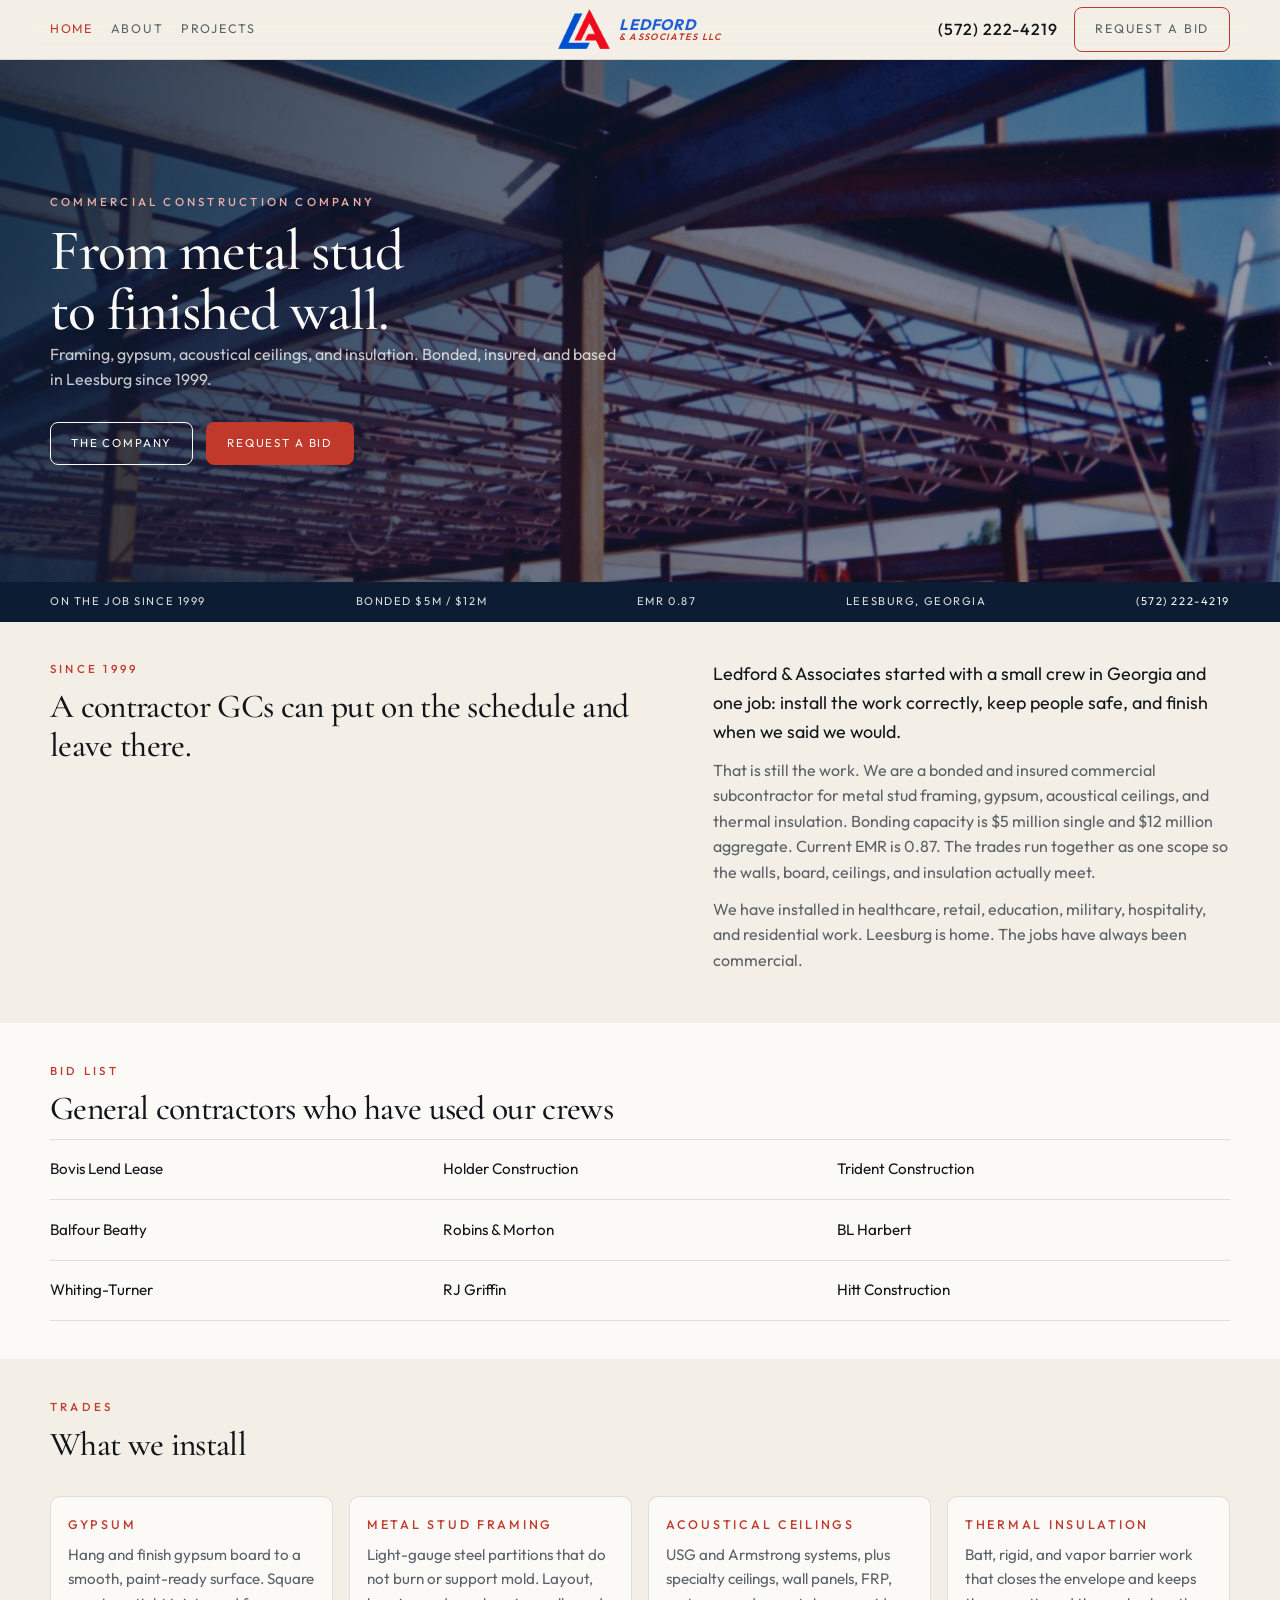
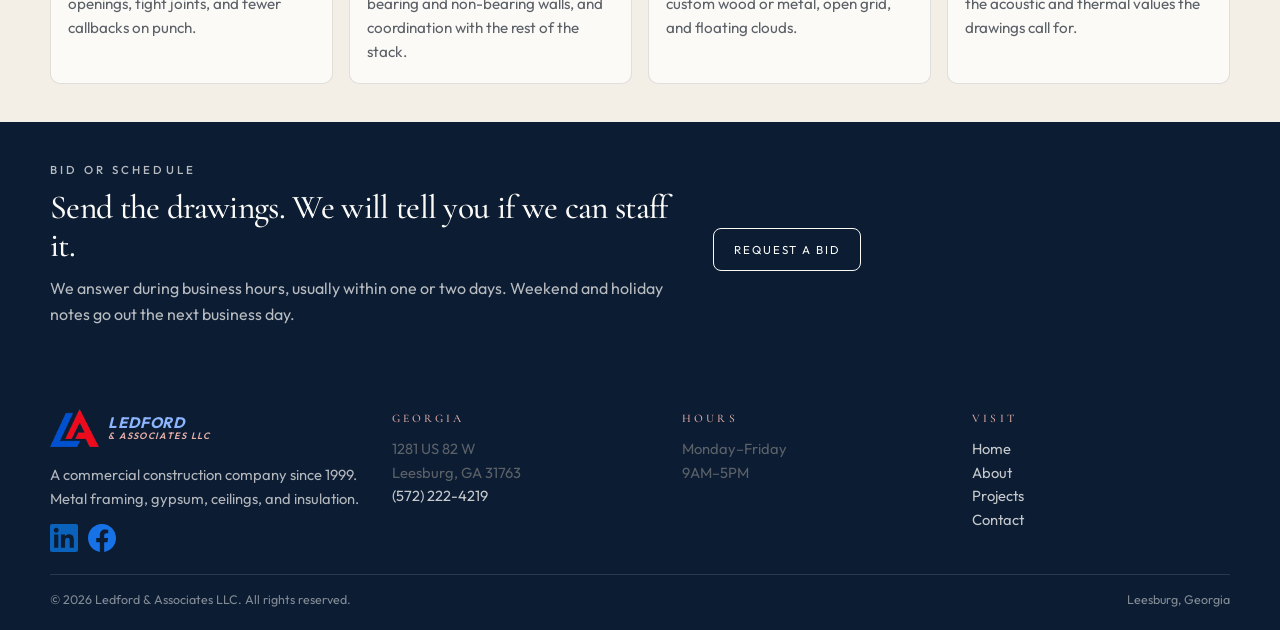
==== index.html @ d0fca141 "Publish Ledford & Associates LLC site Static commercial construction site ready for GitHub Pages, wi" ====
<!DOCTYPE html>
<html lang="en">
<head>
  <meta charset="utf-8" />
  <meta name="viewport" content="width=device-width, initial-scale=1, viewport-fit=cover" />
  <title>Ledford &amp; Associates LLC | Commercial construction company since 1999</title>
  <meta name="description" content="A commercial construction company since 1999. Metal stud framing, gypsum, acoustical ceilings, and thermal insulation." />
  <link rel="icon" type="image/png" href="images/icon.png?v=2" />
  <link rel="apple-touch-icon" href="images/apple-touch-icon.png" />
  <meta property="og:title" content="Ledford &amp; Associates LLC | Commercial construction company since 1999" />
  <meta property="og:description" content="A commercial construction company since 1999. Metal stud framing, gypsum, acoustical ceilings, and thermal insulation." />
  <meta property="og:image" content="images/icon.png?v=2" />
  <link rel="preconnect" href="https://fonts.googleapis.com" />
  <link rel="preconnect" href="https://fonts.gstatic.com" crossorigin />
  <link href="https://fonts.googleapis.com/css2?family=Cormorant+Garamond:ital,wght@0,500;0,600;1,500&family=Outfit:wght@300;400;500;600&display=swap" rel="stylesheet" />
  <link rel="stylesheet" href="styles.css" />
</head>
<body>

<header class="site-header">
  <div class="wrap header-inner">
    <nav class="nav nav-left" aria-label="Primary">
      <a href="index.html" aria-current="page">Home</a>
      <a href="about.html">About</a>
      <a href="projects.html">Projects</a>
    </nav>
    <a class="logo" href="index.html" aria-label="Ledford &amp; Associates home">
      <img class="mark" src="images/icon.png?v=2" alt="" />
      <span class="logo-text"><strong>Ledford</strong><em>&amp; Associates LLC</em></span>
    </a>
    <div class="header-tools">
      <a class="header-phone" href="tel:+15722224219">(572) 222-4219</a>
      <nav class="nav nav-right">
        <a class="cta" href="contact.html">Request a bid</a>
      </nav>
      <button class="menu-btn" type="button" aria-label="Open menu" aria-expanded="false"><span></span><span></span><span></span></button>
    </div>
  </div>
</header>

<main>
  <section class="hero">
    <div class="wrap">
      <p class="eyebrow">Commercial construction company</p>
      <h1>From metal stud to finished wall.</h1>
      <p>Framing, gypsum, acoustical ceilings, and insulation. Bonded, insured, and based in Leesburg since 1999.</p>
      <div style="display:flex;gap:.8rem;flex-wrap:wrap;margin-top:1.8rem">
        <a class="cta light" href="about.html">The company</a>
        <a class="cta solid" href="contact.html">Request a bid</a>
      </div>
    </div>
  </section>
  <section class="trust">
    <div class="wrap">
      <span>On the job since 1999</span>
      <span>Bonded $5M / $12M</span>
      <span>EMR 0.87</span>
      <span>Leesburg, Georgia</span>
      <a href="tel:+15722224219">(572) 222-4219</a>
    </div>
  </section>

  <section class="section">
    <div class="wrap split">
      <div>
        <p class="eyebrow">Since 1999</p>
        <h2>A contractor GCs can put on the schedule and leave there.</h2>
      </div>
      <div>
        <p class="lead">Ledford &amp; Associates started with a small crew in Georgia and one job: install the work correctly, keep people safe, and finish when we said we would.</p>
        <p>That is still the work. We are a bonded and insured commercial subcontractor for metal stud framing, gypsum, acoustical ceilings, and thermal insulation. Bonding capacity is $5 million single and $12 million aggregate. Current EMR is 0.87. The trades run together as one scope so the walls, board, ceilings, and insulation actually meet.</p>
        <p>We have installed in healthcare, retail, education, military, hospitality, and residential work. Leesburg is home. The jobs have always been commercial.</p>
      </div>
    </div>
  </section>

  <section class="section alt">
    <div class="wrap">
      <p class="eyebrow">Bid list</p>
      <h2>General contractors who have used our crews</h2>
      <ul class="names">
        <li>Bovis Lend Lease</li>
        <li>Holder Construction</li>
        <li>Trident Construction</li>
        <li>Balfour Beatty</li>
        <li>Robins &amp; Morton</li>
        <li>BL Harbert</li>
        <li>Whiting-Turner</li>
        <li>RJ Griffin</li>
        <li>Hitt Construction</li>
      </ul>
    </div>
  </section>

  <section class="section">
    <div class="wrap">
      <p class="eyebrow">Trades</p>
      <h2>What we install</h2>
      <div class="grid-4" style="margin-top:2rem">
        <article class="card">
          <h3>Gypsum</h3>
          <p>Hang and finish gypsum board to a smooth, paint-ready surface. Square openings, tight joints, and fewer callbacks on punch.</p>
        </article>
        <article class="card">
          <h3>Metal stud framing</h3>
          <p>Light-gauge steel partitions that do not burn or support mold. Layout, bearing and non-bearing walls, and coordination with the rest of the stack.</p>
        </article>
        <article class="card">
          <h3>Acoustical ceilings</h3>
          <p>USG and Armstrong systems, plus specialty ceilings, wall panels, FRP, custom wood or metal, open grid, and floating clouds.</p>
        </article>
        <article class="card">
          <h3>Thermal insulation</h3>
          <p>Batt, rigid, and vapor barrier work that closes the envelope and keeps the acoustic and thermal values the drawings call for.</p>
        </article>
      </div>
    </div>
  </section>

  <section class="section navy">
    <div class="wrap split">
      <div>
        <p class="eyebrow">Bid or schedule</p>
        <h2 style="color:#fbfaf7">Send the drawings. We will tell you if we can staff it.</h2>
        <p>We answer during business hours, usually within one or two days. Weekend and holiday notes go out the next business day.</p>
      </div>
      <div style="align-self:center">
        <a class="cta light" href="contact.html">Request a bid</a>
      </div>
    </div>
  </section>
</main>

<footer class="site-footer">
  <div class="wrap foot-grid">
    <div>
      <a class="logo" href="index.html"><img class="mark" src="images/icon.png?v=2" alt="" /><span class="logo-text"><strong>Ledford</strong><em>&amp; Associates LLC</em></span></a>
      <p style="margin-top:1rem;color:rgba(251,250,247,.7)">A commercial construction company since 1999. Metal framing, gypsum, ceilings, and insulation.</p>
      <p class="footer-social"><a class="li-mark" href="https://www.linkedin.com/company/ledford-associates-llc/" target="_blank" rel="noopener noreferrer" aria-label="Ledford &amp; Associates on LinkedIn"><img src="images/linkedin.svg" width="28" height="28" alt="" /></a><a class="li-mark" href="https://www.facebook.com/share/1YXuvFNRWJ/" target="_blank" rel="noopener noreferrer" aria-label="Ledford &amp; Associates on Facebook"><img src="images/facebook.svg" width="28" height="28" alt="" /></a></p>
    </div>
    <div>
      <h3 class="eyebrow" style="color:#e8b0a8">Georgia</h3>
      <p>1281 US 82 W<br>Leesburg, GA 31763<br><a href="tel:+15722224219">(572) 222-4219</a></p>
    </div>
    <div>
      <h3 class="eyebrow" style="color:#e8b0a8">Hours</h3>
      <p>Monday–Friday<br>9AM–5PM</p>
    </div>
    <div>
      <h3 class="eyebrow" style="color:#e8b0a8">Visit</h3>
      <p><a href="index.html">Home</a><br><a href="about.html">About</a><br><a href="projects.html">Projects</a><br><a href="contact.html">Contact</a></p>
    </div>
  </div>
  <div class="wrap legal">
    <span>© 2026 Ledford &amp; Associates LLC. All rights reserved.</span>
    <span>Leesburg, Georgia</span>
  </div>
</footer>
<script src="site.js"></script>
</body>
</html>
---- styles.css ----
/* Ledford & Associates — 2026 rebuild */
:root {
  --navy: #0b1c33;
  --navy-2: #142848;
  --red: #c0392b;
  --red-d: #9c2d22;
  --paper: #f3efe6;
  --paper-2: #e8e2d6;
  --ink: #12151a;
  --muted: #5c6168;
  --white: #fbfaf7;
  --line: rgba(18,21,26,.12);
  --shadow: 0 24px 60px rgba(11,28,51,.18);
  --serif: "Cormorant Garamond", "Palatino Linotype", Palatino, serif;
  --sans: "Outfit", "Avenir Next", "Segoe UI", sans-serif;
}
*, *::before, *::after { box-sizing: border-box; }
html { scroll-behavior: smooth; overflow-x: clip; }
html, body { margin: 0; padding: 0; }
body { padding-left: env(safe-area-inset-left); padding-right: env(safe-area-inset-right); }
body {
  font-family: var(--sans);
  color: var(--ink);
  background: var(--paper);
  line-height: 1.6;
  font-weight: 400;
  -webkit-font-smoothing: antialiased;
}
img { max-width: 100%; display: block; }
a { color: inherit; text-decoration: none; }
button, input, textarea, select { font: inherit; }
.wrap { width: min(1180px, calc(100% - 40px)); margin-inline: auto; }
.eyebrow {
  font-size: .72rem;
  letter-spacing: .28em;
  text-transform: uppercase;
  color: var(--red);
  font-weight: 500;
  margin: 0 0 .6rem;
}
h1, h2, h3, .serif { font-family: var(--serif); font-weight: 500; letter-spacing: -0.02em; }
h1 { font-size: clamp(2.2rem, 5.5vw, 3.6rem); line-height: 1.05; margin: 0; }
h2 { font-size: clamp(1.45rem, 3vw, 2.1rem); line-height: 1.15; margin: 0 0 .65rem; }
h3 { font-size: 1.5rem; margin: 0 0 .5rem; }
p { margin: 0 0 .7rem; color: var(--muted); }
.lead { font-size: 1.12rem; color: var(--ink); max-width: 42rem; }

/* Header */
.site-header {
  position: sticky; top: 0; z-index: 40;
  background: color-mix(in srgb, var(--paper) 88%, transparent);
  backdrop-filter: blur(16px);
  border-bottom: 1px solid var(--line);
  padding-top: env(safe-area-inset-top);
}
.header-inner {
  display: grid;
  grid-template-columns: 1fr auto 1fr;
  align-items: center;
  padding: .45rem 0;
  gap: 1rem;
}
.header-tools {
  justify-self: end;
  display: flex;
  align-items: center;
  gap: 1rem;
}
.logo { justify-self: center; display: flex; align-items: center; gap: .55rem; color: inherit; }
.logo .mark { height: 40px; width: auto; display: block; background: none; border: 0; }
.logo-text { display: flex; flex-direction: column; line-height: 1.05; }
.logo-text strong {
  font-family: var(--sans);
  font-style: italic;
  font-weight: 700;
  font-size: .95rem;
  letter-spacing: .06em;
  text-transform: uppercase;
  color: #1e5fd6;
}
.logo-text em {
  font-style: italic;
  font-size: .58rem;
  letter-spacing: .14em;
  text-transform: uppercase;
  font-weight: 600;
  color: var(--red);
}
.nav-left, .nav-right { display: flex; align-items: center; gap: 1.1rem; }
.nav-right { justify-self: end; }
.header-phone {
  color: var(--ink);
  font-weight: 500;
  letter-spacing: .06em;
  white-space: nowrap;
}
.header-phone:hover { color: var(--red); }
.trust {
  background: var(--navy);
  color: rgba(251,250,247,.88);
  padding: .7rem 0;
  font-size: .7rem;
  letter-spacing: .14em;
  text-transform: uppercase;
}
.trust .wrap {
  display: flex;
  flex-wrap: wrap;
  gap: .35rem 1.5rem;
  justify-content: space-between;
  align-items: center;
}
.trust a { color: #fbfaf7; }
.trades-pick {
  display: grid;
  grid-template-columns: 1fr 1fr;
  gap: .45rem 1rem;
  margin: .35rem 0 1rem;
}
.trades-pick label {
  display: flex;
  align-items: center;
  gap: .45rem;
  text-transform: none;
  letter-spacing: 0;
  font-size: .92rem;
  color: var(--ink);
  cursor: pointer;
}
.trades-pick input { width: auto; accent-color: var(--red); }
.nav a {
  font-size: .78rem;
  letter-spacing: .14em;
  text-transform: uppercase;
  color: var(--muted);
}
.nav a:hover, .nav a[aria-current="page"] { color: var(--red); }
.cta {
  display: inline-flex; align-items: center; justify-content: center;
  border: 1px solid var(--red);
  color: var(--red);
  padding: .7rem 1.25rem;
  letter-spacing: .16em;
  text-transform: uppercase;
  font-size: .72rem;
  transition: .2s ease;
  background: transparent;
  cursor: pointer;
  border-radius: 8px;
}
.cta:hover { background: var(--red); color: var(--white); }
.cta.solid { background: var(--red); color: var(--white); }
.cta.light { border-color: var(--white); color: var(--white); }
.cta.light:hover { background: var(--white); color: var(--navy); }
.menu-btn {
  display: none;
  background: none; border: 0; padding: .4rem;
  cursor: pointer;
}
.menu-btn span {
  display: block; width: 22px; height: 1.5px; background: var(--ink); margin: 5px 0;
}

/* Hero */
.hero {
  min-height: 58vh;
  background:
    linear-gradient(105deg, rgba(11,28,51,.88) 0%, rgba(11,28,51,.62) 46%, rgba(11,28,51,.42) 100%),
    url("images/hero.jpg") center 42%/cover no-repeat;
  color: var(--white);
  display: grid;
  align-items: center;
  padding: 5.2rem 0 4.2rem;
  position: relative;
}
.hero .eyebrow { color: #e8b0a8; }
.hero h1 { color: var(--white); max-width: 14ch; }
.hero p { color: rgba(251,250,247,.78); max-width: 36rem; }

.section { padding: 2.4rem 0; }
.section.alt { background: var(--white); }
.section.navy { background: var(--navy); color: var(--white); }
.section.navy p, .section.navy .muted { color: rgba(251,250,247,.72); }
.split { display: grid; grid-template-columns: 1.1fr .9fr; gap: 2rem; align-items: start; }
.grid-4, .grid-3, .grid-2 { display: grid; gap: 1rem; }
.grid-4 { grid-template-columns: repeat(4, 1fr); }
.grid-3 { grid-template-columns: repeat(3, 1fr); }
.grid-2 { grid-template-columns: 1fr 1fr; }

.card {
  background: var(--white);
  padding: 1.1rem 1.05rem 1.15rem;
  border: 1px solid var(--line);
  border-radius: 10px;
}
.card h3 { color: var(--red); font-family: var(--sans); font-size: .78rem; letter-spacing: .22em; text-transform: uppercase; font-weight: 500; }
.card p { margin: 0; font-size: .95rem; }

.quote {
  font-family: var(--serif);
  font-size: clamp(1.6rem, 3vw, 2.3rem);
  line-height: 1.25;
  color: var(--navy);
  max-width: 20ch;
  margin: 0 auto;
  text-align: center;
}
.quote cite { display: block; margin-top: 1rem; font-style: normal; font-family: var(--sans); font-size: .72rem; letter-spacing: .22em; text-transform: uppercase; color: var(--red); }

.gallery {
  display: grid;
  grid-template-columns: repeat(3, 1fr);
  gap: .6rem;
}
.gallery a, .gallery figure { margin: 0; overflow: hidden; background: #1a1a1a; border-radius: 8px; }
.gallery figure { display: flex; flex-direction: column; background: var(--paper); }
.gallery figcaption {
  padding: .55rem .7rem .7rem;
  font-size: .82rem;
  line-height: 1.35;
  color: var(--muted);
}
.gallery .caption-input {
  width: 100%;
  border: 0;
  border-top: 1px solid var(--line);
  background: var(--paper);
  padding: .55rem .7rem;
  color: var(--ink);
  resize: none;
  outline: none;
}
.gallery .caption-input:focus { border-top-color: var(--red); }
.gallery img {
  width: 100%;
  height: 210px;
  object-fit: cover;
  transition: transform .5s ease;
}
.gallery a:hover img { transform: scale(1.05); }
.gallery .wide { grid-column: span 2; }
.gallery .wide img { height: 280px; }

.people {
  display: grid;
  grid-template-columns: 280px 1fr;
  gap: 1.4rem;
  align-items: center;
  margin-top: 1.4rem;
}
.people img { width: 100%; height: 340px; object-fit: cover; object-position: center top; border-radius: 10px; }

.names {
  display: grid;
  grid-template-columns: repeat(3, 1fr);
  gap: 0;
  border-top: 1px solid var(--line);
}
.names li {
  list-style: none;
  padding: 1.1rem 1rem 1.1rem 0;
  border-bottom: 1px solid var(--line);
  font-size: .95rem;
}
.names { padding: 0; margin: 0; }

blockquote.testimonial {
  margin: 0 0 1.5rem;
  padding: 0 0 1.5rem;
  border-bottom: 1px solid var(--line);
  font-family: var(--serif);
  font-size: 1.35rem;
  line-height: 1.4;
  color: var(--navy);
}
blockquote.testimonial footer {
  margin-top: .8rem;
  font-family: var(--sans);
  font-size: .75rem;
  letter-spacing: .14em;
  text-transform: uppercase;
  color: var(--red);
}

form {
  display: grid;
  gap: .9rem;
}
label { font-size: .72rem; letter-spacing: .16em; text-transform: uppercase; color: var(--muted); }
input, textarea {
  width: 100%;
  border: 0;
  border-bottom: 1px solid var(--ink);
  background: transparent;
  padding: .55rem 0;
  color: var(--ink);
  outline: none;
}
input:focus, textarea:focus { border-bottom-color: var(--red); }
.row-2 { display: grid; grid-template-columns: 1fr 1fr; gap: 1rem; }
.form-note { font-size: .85rem; }
.success {
  display: none;
  padding: 1.2rem 0;
  font-family: var(--serif);
  font-size: 1.4rem;
  color: var(--navy);
}

.office { margin-bottom: 1.6rem; }
.office h3 { font-family: var(--sans); font-size: .75rem; letter-spacing: .2em; text-transform: uppercase; color: var(--red); }
.office p { margin: 0; color: var(--ink); }

.site-footer {
  background: var(--navy);
  color: var(--white);
  padding: 2rem 0 1.3rem;
  font-size: .92rem;
}
.footer-social { margin: .85rem 0 0; display: flex; align-items: center; gap: .65rem; }
.li-mark { display: inline-flex; line-height: 0; opacity: .95; }
.li-mark img { width: 28px; height: 28px; display: block; }
.li-mark:hover { opacity: 1; }
.site-footer a.li-mark:hover { color: inherit; }
.site-footer a { color: rgba(251,250,247,.78); }
.site-footer a:hover { color: var(--white); }
.foot-grid { display: grid; grid-template-columns: 1.2fr 1fr 1fr 1fr; gap: 2rem; }
.site-footer .logo .mark { height: 38px; }
.site-footer .logo-text strong { color: #8cb4ff; }
.site-footer .logo-text em { color: #e8b0a8; }
.legal { margin-top: 1.4rem; padding-top: .9rem; border-top: 1px solid rgba(255,255,255,.12); color: rgba(251,250,247,.5); font-size: .78rem; display: flex; justify-content: space-between; gap: 1rem; flex-wrap: wrap; }

.page-hero { padding: 1.6rem 0 .8rem; }
.page-hero h1 { max-width: 16ch; }

html, body { overflow-x: hidden; }
img, video { max-width: 100%; height: auto; }
.gallery img { height: 210px; }

@media (max-width: 1080px) {
  .wrap { width: min(1180px, calc(100% - 28px)); }
  .header-inner {
    display: flex;
    flex-wrap: wrap;
    align-items: center;
    gap: .35rem 0;
    padding: .5rem 0;
  }
  .logo { order: 1; margin-right: auto; justify-self: start; }
  .logo .mark { height: 34px; }
  .header-tools { order: 2; gap: .45rem; }
  .menu-btn { display: flex; flex-direction: column; justify-content: center; min-width: 44px; min-height: 44px; }
  .header-phone {
    order: 2;
    font-size: .82rem;
    letter-spacing: .04em;
    padding: .35rem .15rem;
  }
  .menu-btn { order: 2; }
  .nav-left, .nav-right {
    display: none;
    order: 3;
    width: 100%;
    flex-direction: column;
    align-items: stretch;
    gap: 0;
  }
  .site-header.open .header-tools { display: contents; }
  .site-header.open .nav-left,
  .site-header.open .nav-right { display: flex; }
  .nav a, .nav .cta {
    padding: .9rem 0;
    font-size: .85rem;
    border-bottom: 1px solid var(--line);
    width: 100%;
    justify-content: flex-start;
  }
  .nav .cta { border-left: 0; border-right: 0; border-top: 0; border-radius: 0; }
  .split, .people { grid-template-columns: 1fr; }
  .grid-4, .grid-3, .grid-2, .foot-grid, .names { grid-template-columns: 1fr 1fr; }
  .gallery { grid-template-columns: 1fr 1fr; gap: .4rem; }
  .gallery .wide { grid-column: auto; }
  .gallery img, .gallery .wide img { height: 180px; }
  .row-2 { grid-template-columns: 1fr; }
  .hero { min-height: 0; padding: 3.2rem 0 2.4rem; }
  .hero h1 { font-size: 2.15rem; max-width: none; }
  .section { padding: 1.7rem 0; }
  .page-hero { padding: 1.2rem 0 .6rem; }
  .page-hero h1 { max-width: none; }
  .people img { height: 300px; }
  .quote { font-size: 1.35rem; }
  .site-footer { padding: 1.6rem 0 1.1rem; padding-bottom: max(1.1rem, env(safe-area-inset-bottom)); }
  .cta { min-height: 44px; }
  input, textarea, select { font-size: 16px; }
  .gallery .remove { display: block; }
}

@media (max-width: 640px) {
  .grid-4, .grid-3, .grid-2, .foot-grid, .names, .trades-pick { grid-template-columns: 1fr; }
  .gallery { grid-template-columns: 1fr; }
  .gallery img, .gallery .wide img { height: 220px; }
  .hero p { max-width: none; }
  .header-phone { font-size: .78rem; }
}


.dropzone {
  border: 1.5px dashed var(--red);
  background: var(--white);
  padding: 1.1rem 1.2rem;
  margin: 0 0 1.2rem;
  text-align: center;
  cursor: pointer;
}
.dropzone.drag { background: #f8e8e4; }
.dropzone p { margin: 0; color: var(--ink); }
.dropzone span { color: var(--muted); font-size: .9rem; }
.gallery figure { position: relative; }
.gallery .remove {
  position: absolute; top: .4rem; right: .4rem;
  background: var(--navy); color: #fff; border: 0;
  width: 28px; height: 28px; cursor: pointer;
  font-size: 1.1rem; line-height: 1;
  display: none;
}
.gallery figure:hover .remove { display: block; }
.page-hero .toolbar { display: flex; justify-content: space-between; align-items: end; gap: 1rem; flex-wrap: wrap; }
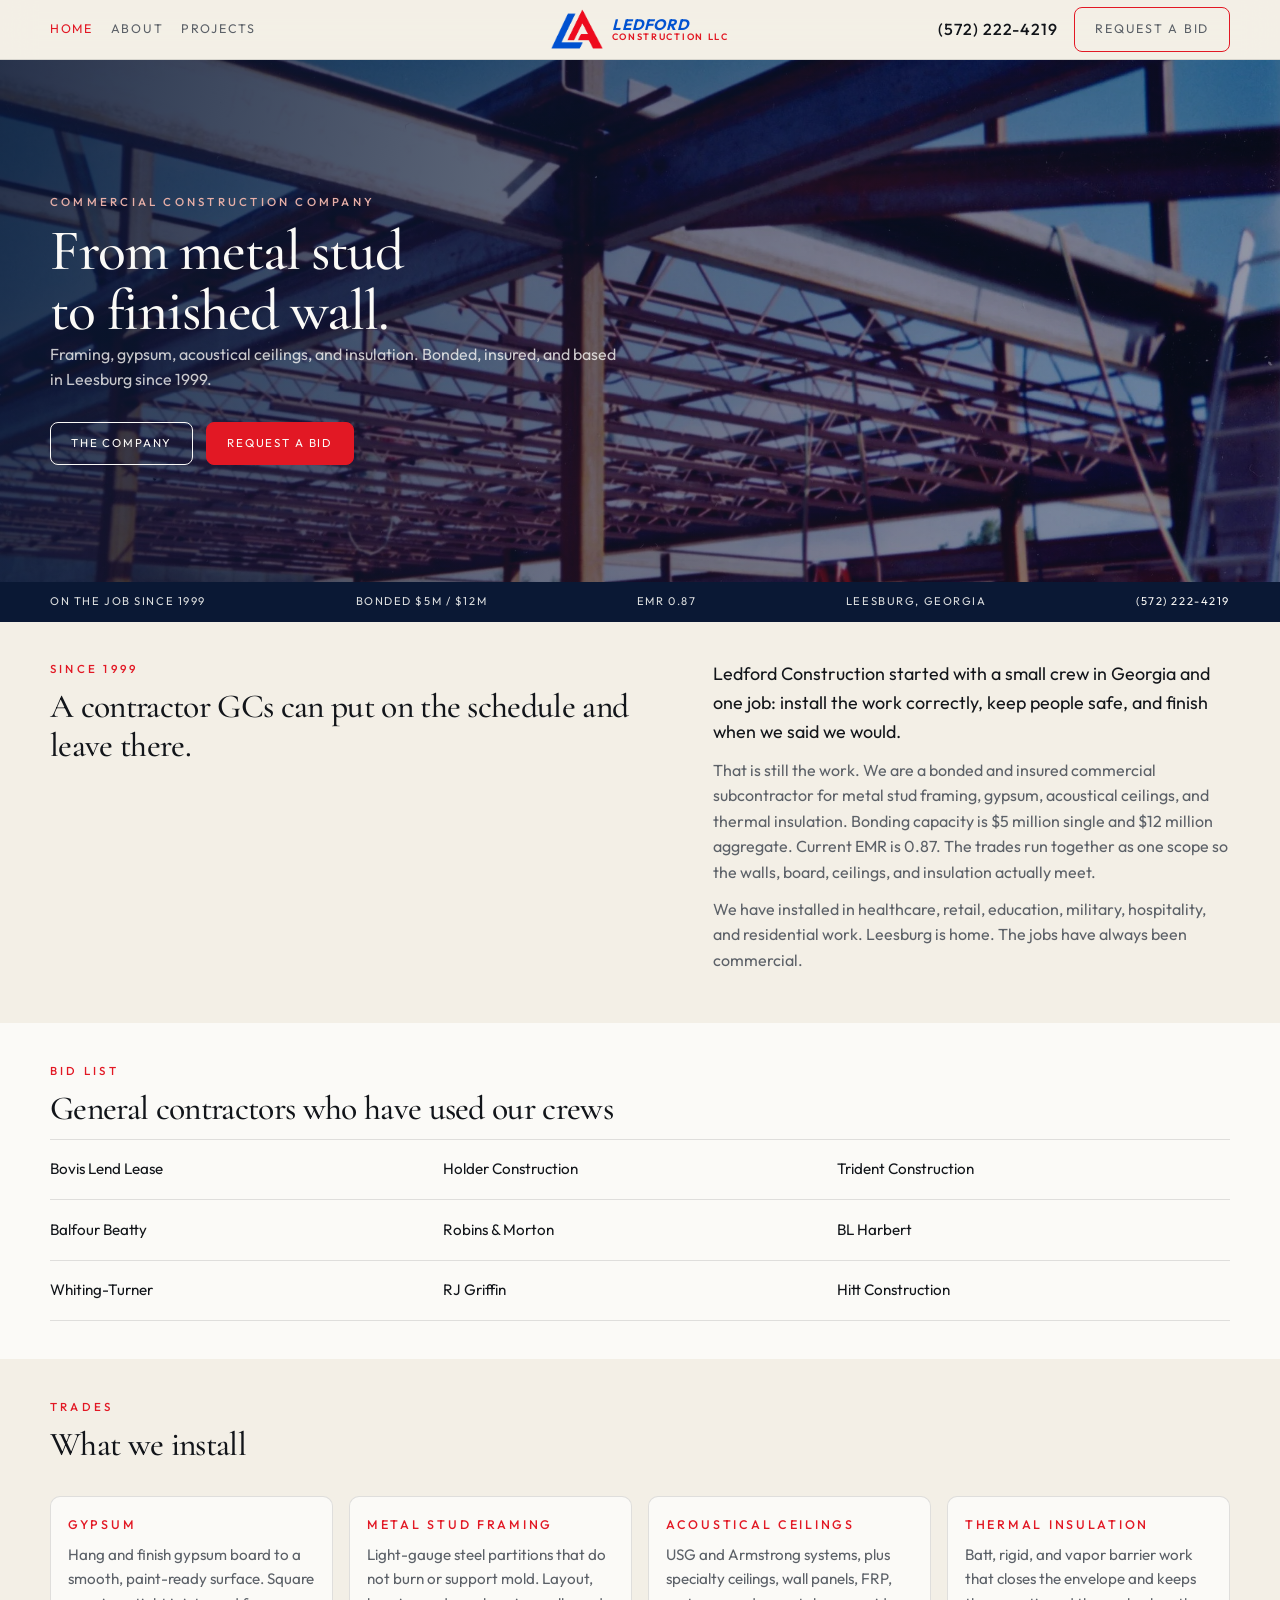
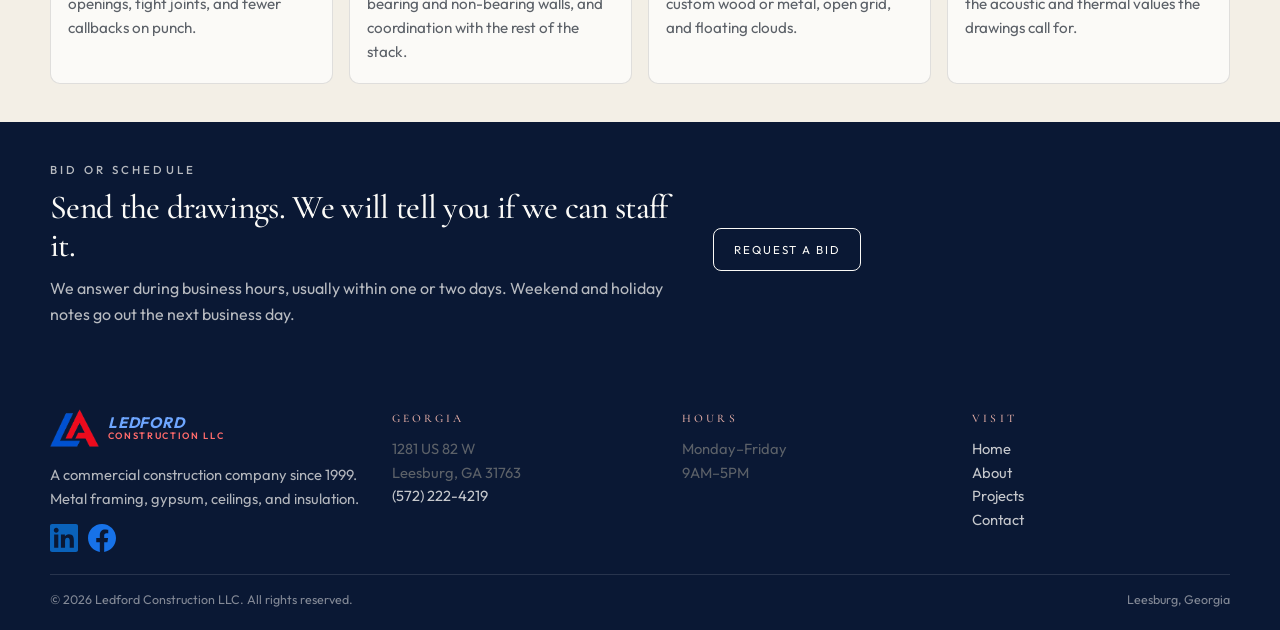
==== commit 31168021: "feat: rebrand site to Ledford Construction LLC Replace public Associates lockups with Ledford Constr" ====
--- a/index.html
+++ b/index.html
@@ -3,17 +3,17 @@
 <head>
   <meta charset="utf-8" />
   <meta name="viewport" content="width=device-width, initial-scale=1, viewport-fit=cover" />
-  <title>Ledford &amp; Associates LLC | Commercial construction company since 1999</title>
+  <title>Ledford Construction LLC | Commercial construction company since 1999</title>
   <meta name="description" content="A commercial construction company since 1999. Metal stud framing, gypsum, acoustical ceilings, and thermal insulation." />
-  <link rel="icon" type="image/png" href="images/icon.png?v=2" />
-  <link rel="apple-touch-icon" href="images/apple-touch-icon.png" />
-  <meta property="og:title" content="Ledford &amp; Associates LLC | Commercial construction company since 1999" />
+  <link rel="icon" type="image/png" href="images/icon.png?v=5" />
+  <link rel="apple-touch-icon" href="images/apple-touch-icon.png?v=5" />
+  <meta property="og:title" content="Ledford Construction LLC | Commercial construction company since 1999" />
   <meta property="og:description" content="A commercial construction company since 1999. Metal stud framing, gypsum, acoustical ceilings, and thermal insulation." />
-  <meta property="og:image" content="images/icon.png?v=2" />
+  <meta property="og:image" content="images/icon.png?v=5" />
   <link rel="preconnect" href="https://fonts.googleapis.com" />
   <link rel="preconnect" href="https://fonts.gstatic.com" crossorigin />
-  <link href="https://fonts.googleapis.com/css2?family=Cormorant+Garamond:ital,wght@0,500;0,600;1,500&family=Outfit:wght@300;400;500;600&display=swap" rel="stylesheet" />
-  <link rel="stylesheet" href="styles.css" />
+  <link href="https://fonts.googleapis.com/css2?family=Cormorant+Garamond:ital,wght@0,500;0,600;1,500&family=Outfit:wght@300;400;500;600;700&display=swap" rel="stylesheet" />
+  <link rel="stylesheet" href="styles.css?v=5" />
 </head>
 <body>
 
@@ -24,9 +24,9 @@
       <a href="about.html">About</a>
       <a href="projects.html">Projects</a>
     </nav>
-    <a class="logo" href="index.html" aria-label="Ledford &amp; Associates home">
-      <img class="mark" src="images/icon.png?v=2" alt="" />
-      <span class="logo-text"><strong>Ledford</strong><em>&amp; Associates LLC</em></span>
+    <a class="logo" href="index.html" aria-label="Ledford Construction home">
+      <img class="mark" src="images/icon.png?v=5" alt="" />
+      <span class="logo-text"><strong>Ledford</strong><em>Construction LLC</em></span>
     </a>
     <div class="header-tools">
       <a class="header-phone" href="tel:+15722224219">(572) 222-4219</a>
@@ -67,7 +67,7 @@
         <h2>A contractor GCs can put on the schedule and leave there.</h2>
       </div>
       <div>
-        <p class="lead">Ledford &amp; Associates started with a small crew in Georgia and one job: install the work correctly, keep people safe, and finish when we said we would.</p>
+        <p class="lead">Ledford Construction started with a small crew in Georgia and one job: install the work correctly, keep people safe, and finish when we said we would.</p>
         <p>That is still the work. We are a bonded and insured commercial subcontractor for metal stud framing, gypsum, acoustical ceilings, and thermal insulation. Bonding capacity is $5 million single and $12 million aggregate. Current EMR is 0.87. The trades run together as one scope so the walls, board, ceilings, and insulation actually meet.</p>
         <p>We have installed in healthcare, retail, education, military, hospitality, and residential work. Leesburg is home. The jobs have always been commercial.</p>
       </div>
@@ -134,9 +134,9 @@
 <footer class="site-footer">
   <div class="wrap foot-grid">
     <div>
-      <a class="logo" href="index.html"><img class="mark" src="images/icon.png?v=2" alt="" /><span class="logo-text"><strong>Ledford</strong><em>&amp; Associates LLC</em></span></a>
+      <a class="logo" href="index.html"><img class="mark" src="images/icon.png?v=5" alt="" /><span class="logo-text"><strong>Ledford</strong><em>Construction LLC</em></span></a>
       <p style="margin-top:1rem;color:rgba(251,250,247,.7)">A commercial construction company since 1999. Metal framing, gypsum, ceilings, and insulation.</p>
-      <p class="footer-social"><a class="li-mark" href="https://www.linkedin.com/company/ledford-associates-llc/" target="_blank" rel="noopener noreferrer" aria-label="Ledford &amp; Associates on LinkedIn"><img src="images/linkedin.svg" width="28" height="28" alt="" /></a><a class="li-mark" href="https://www.facebook.com/share/1YXuvFNRWJ/" target="_blank" rel="noopener noreferrer" aria-label="Ledford &amp; Associates on Facebook"><img src="images/facebook.svg" width="28" height="28" alt="" /></a></p>
+      <p class="footer-social"><a class="li-mark" href="https://www.linkedin.com/company/ledford-associates-llc/" target="_blank" rel="noopener noreferrer" aria-label="Ledford Construction on LinkedIn"><img src="images/linkedin.svg" width="28" height="28" alt="" /></a><a class="li-mark" href="https://www.facebook.com/share/1YXuvFNRWJ/" target="_blank" rel="noopener noreferrer" aria-label="Ledford Construction on Facebook"><img src="images/facebook.svg" width="28" height="28" alt="" /></a></p>
     </div>
     <div>
       <h3 class="eyebrow" style="color:#e8b0a8">Georgia</h3>
@@ -152,10 +152,10 @@
     </div>
   </div>
   <div class="wrap legal">
-    <span>© 2026 Ledford &amp; Associates LLC. All rights reserved.</span>
+    <span>© 2026 Ledford Construction LLC. All rights reserved.</span>
     <span>Leesburg, Georgia</span>
   </div>
 </footer>
-<script src="site.js"></script>
+<script src="site.js?v=3"></script>
 </body>
 </html>
--- a/styles.css
+++ b/styles.css
@@ -1,9 +1,9 @@
-/* Ledford & Associates — 2026 rebuild */
+/* Ledford Construction LLC — 2026 rebuild */
 :root {
-  --navy: #0b1c33;
-  --navy-2: #142848;
-  --red: #c0392b;
-  --red-d: #9c2d22;
+  --navy: #0a1834;
+  --navy-2: #12264a;
+  --red: #e21824;
+  --red-d: #b8141c;
   --paper: #f3efe6;
   --paper-2: #e8e2d6;
   --ink: #12151a;
@@ -15,7 +15,7 @@
   --sans: "Outfit", "Avenir Next", "Segoe UI", sans-serif;
 }
 *, *::before, *::after { box-sizing: border-box; }
-html { scroll-behavior: smooth; overflow-x: clip; }
+html { scroll-behavior: smooth; }
 html, body { margin: 0; padding: 0; }
 body { padding-left: env(safe-area-inset-left); padding-right: env(safe-area-inset-right); }
 body {
@@ -76,12 +76,12 @@
   font-size: .95rem;
   letter-spacing: .06em;
   text-transform: uppercase;
-  color: #1e5fd6;
+  color: #0253d1;
 }
 .logo-text em {
-  font-style: italic;
+  font-style: normal;
   font-size: .58rem;
-  letter-spacing: .14em;
+  letter-spacing: .18em;
   text-transform: uppercase;
   font-weight: 600;
   color: var(--red);
@@ -165,7 +165,7 @@
 .hero {
   min-height: 58vh;
   background:
-    linear-gradient(105deg, rgba(11,28,51,.88) 0%, rgba(11,28,51,.62) 46%, rgba(11,28,51,.42) 100%),
+    linear-gradient(105deg, rgba(10,24,52,.88) 0%, rgba(10,24,52,.62) 46%, rgba(10,24,52,.42) 100%),
     url("images/hero.jpg") center 42%/cover no-repeat;
   color: var(--white);
   display: grid;
@@ -248,7 +248,7 @@
   align-items: center;
   margin-top: 1.4rem;
 }
-.people img { width: 100%; height: 340px; object-fit: cover; object-position: center top; border-radius: 10px; }
+.people img { width: 100%; height: 420px; object-fit: cover; object-position: center 18%; border-radius: 10px; }
 
 .names {
   display: grid;
@@ -326,18 +326,29 @@
 .site-footer a:hover { color: var(--white); }
 .foot-grid { display: grid; grid-template-columns: 1.2fr 1fr 1fr 1fr; gap: 2rem; }
 .site-footer .logo .mark { height: 38px; }
-.site-footer .logo-text strong { color: #8cb4ff; }
-.site-footer .logo-text em { color: #e8b0a8; }
+.site-footer .logo-text strong { color: #6ea6ff; }
+.site-footer .logo-text em { color: #ff6b6b; }
 .legal { margin-top: 1.4rem; padding-top: .9rem; border-top: 1px solid rgba(255,255,255,.12); color: rgba(251,250,247,.5); font-size: .78rem; display: flex; justify-content: space-between; gap: 1rem; flex-wrap: wrap; }
 
 .page-hero { padding: 1.6rem 0 .8rem; }
 .page-hero h1 { max-width: 16ch; }
 
-html, body { overflow-x: hidden; }
+/* overflow-x on html/body breaks position:sticky; clip wide bits on sections instead */
+main, .site-footer, .hero, .trust { overflow-x: clip; }
 img, video { max-width: 100%; height: auto; }
 .gallery img { height: 210px; }
 
 @media (max-width: 1080px) {
+  .site-header {
+    position: fixed;
+    left: 0;
+    right: 0;
+    top: 0;
+    width: 100%;
+  }
+  body {
+    padding-top: calc(3.4rem + env(safe-area-inset-top, 0px));
+  }
   .wrap { width: min(1180px, calc(100% - 28px)); }
   .header-inner {
     display: flex;
@@ -387,7 +398,13 @@
   .section { padding: 1.7rem 0; }
   .page-hero { padding: 1.2rem 0 .6rem; }
   .page-hero h1 { max-width: none; }
-  .people img { height: 300px; }
+  .people img {
+    height: auto;
+    aspect-ratio: 3 / 4;
+    max-height: min(70vh, 560px);
+    object-fit: cover;
+    object-position: center 20%;
+  }
   .quote { font-size: 1.35rem; }
   .site-footer { padding: 1.6rem 0 1.1rem; padding-bottom: max(1.1rem, env(safe-area-inset-bottom)); }
   .cta { min-height: 44px; }
